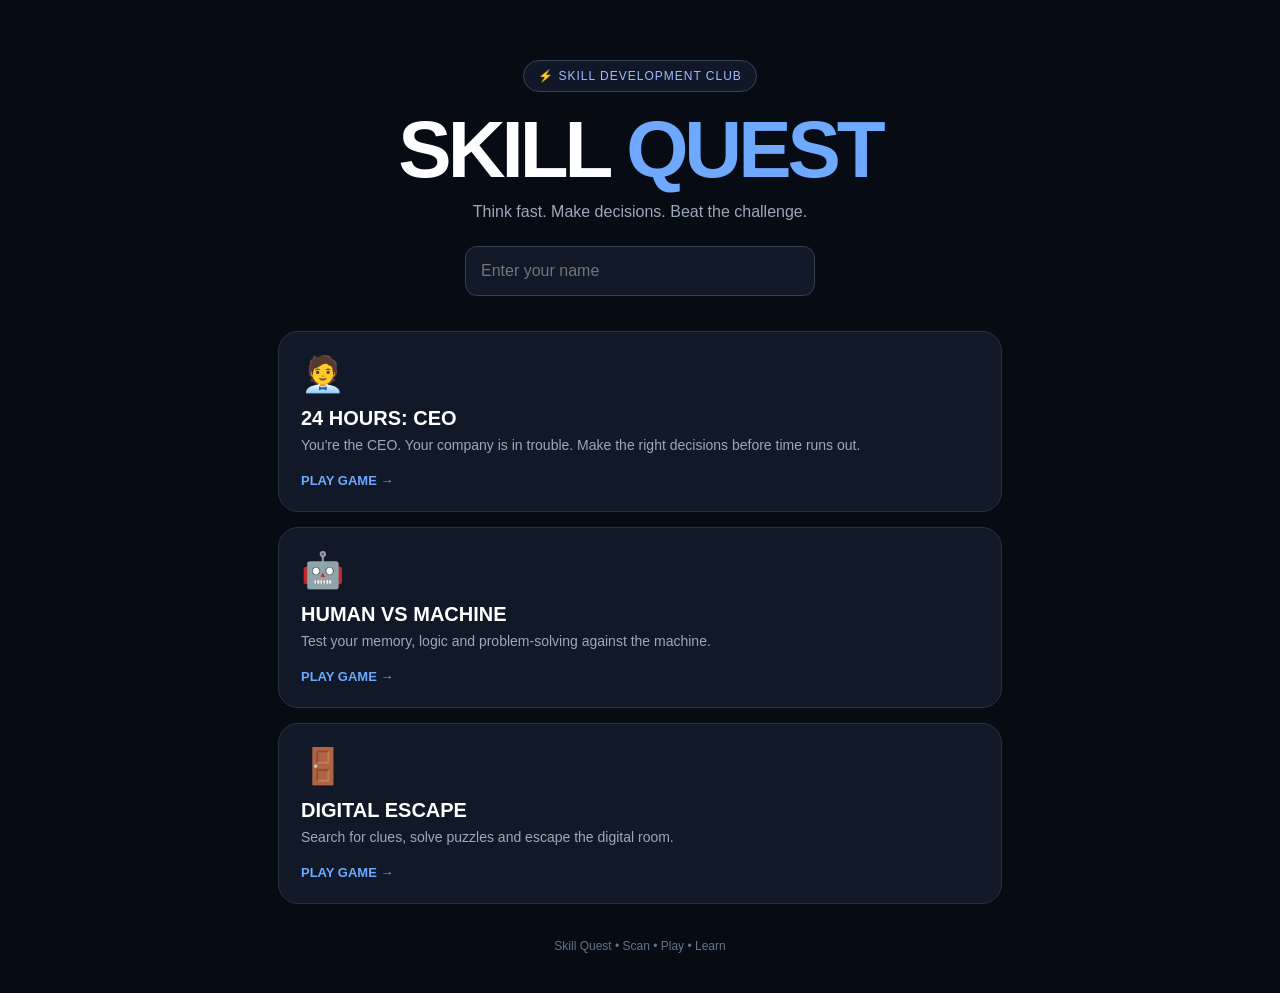
==== index.html @ 676a066d "index.html" ====
<!DOCTYPE html>
<html lang="en">
<head>
<meta charset="UTF-8">
<meta name="viewport" content="width=device-width, initial-scale=1.0">

<title>Skill Quest</title>

<style>

/* =========================
   GLOBAL
========================= */

* {
    box-sizing: border-box;
    margin: 0;
    padding: 0;
}

body {
    font-family: Arial, Helvetica, sans-serif;
    background: #070b13;
    color: #ffffff;
    min-height: 100vh;
}

button,
input {
    font: inherit;
}

button {
    cursor: pointer;
}


/* =========================
   APP
========================= */

.app {
    width: 100%;
    max-width: 760px;
    margin: auto;
    padding: 25px 18px 40px;
}


/* =========================
   HOME
========================= */

.hero {
    text-align: center;
    padding: 35px 10px;
}

.badge {
    display: inline-block;
    border: 1px solid #334155;
    background: #101827;
    padding: 8px 14px;
    border-radius: 30px;
    font-size: 12px;
    letter-spacing: 1px;
    color: #9fb9ff;
}

.hero h1 {
    font-size: clamp(45px, 12vw, 80px);
    margin-top: 20px;
    line-height: 0.95;
    letter-spacing: -4px;
}

.hero h1 span {
    color: #6ea8ff;
}

.hero p {
    color: #9ca8bb;
    margin-top: 15px;
    margin-bottom: 25px;
}

.name-input {
    width: min(350px, 100%);
    padding: 15px;
    border-radius: 12px;
    border: 1px solid #334155;
    background: #111827;
    color: white;
    outline: none;
}

.name-input:focus {
    border-color: #6ea8ff;
}


/* =========================
   GAME CARDS
========================= */

.games {
    display: grid;
    gap: 15px;
}

.game-card {
    width: 100%;
    text-align: left;
    padding: 22px;
    border-radius: 20px;
    border: 1px solid #263244;
    background: #111827;
    color: white;
    transition: 0.2s;
}

.game-card:hover {
    transform: translateY(-3px);
    border-color: #6ea8ff;
}

.game-icon {
    font-size: 35px;
    margin-bottom: 12px;
}

.game-card h2 {
    font-size: 20px;
    margin-bottom: 7px;
}

.game-card p {
    color: #9ca8bb;
    font-size: 14px;
    margin-bottom: 18px;
}

.play {
    color: #6ea8ff;
    font-weight: bold;
    font-size: 13px;
}


/* =========================
   GAME SCREEN
========================= */

.game-screen {
    display: none;
}

.game-header {
    display: flex;
    justify-content: space-between;
    align-items: center;
    gap: 10px;
    margin-bottom: 25px;
}

.game-title {
    font-size: 20px;
}

.timer {
    background: #151e2e;
    border: 1px solid #334155;
    padding: 8px 12px;
    border-radius: 10px;
    font-weight: bold;
}


/* =========================
   QUESTION
========================= */

.question-box {
    background: #111827;
    border: 1px solid #263244;
    padding: 22px;
    border-radius: 18px;
    margin-bottom: 15px;
}

.question-box h2 {
    font-size: 22px;
    line-height: 1.3;
}

.question-box p {
    color: #aeb9ca;
    margin-top: 10px;
    line-height: 1.5;
}


/* =========================
   OPTIONS
========================= */

.options {
    display: grid;
    gap: 10px;
}

.option {
    width: 100%;
    text-align: left;
    padding: 15px;
    border-radius: 13px;
    background: #141d2c;
    border: 1px solid #334155;
    color: white;
    transition: 0.15s;
}

.option:hover {
    border-color: #6ea8ff;
}

.option.correct {
    border-color: #54d38a;
}

.option.wrong {
    border-color: #ff6b6b;
}


/* =========================
   BUTTONS
========================= */

.primary-btn {
    width: 100%;
    margin-top: 15px;
    padding: 15px;
    border: none;
    border-radius: 13px;
    background: #6ea8ff;
    color: #07101e;
    font-weight: bold;
}

.secondary-btn {
    margin-top: 15px;
    width: 100%;
    padding: 14px;
    border-radius: 13px;
    border: 1px solid #334155;
    background: transparent;
    color: white;
}


/* =========================
   RESULT
========================= */

.result {
    display: none;
    text-align: center;
    background: #111827;
    border: 1px solid #263244;
    border-radius: 20px;
    padding: 30px 20px;
}

.result-icon {
    font-size: 60px;
    margin-bottom: 15px;
}

.result h1 {
    margin-bottom: 10px;
}

.score {
    font-size: 55px;
    font-weight: bold;
    color: #6ea8ff;
    margin: 20px 0;
}

.result p {
    color: #aeb9ca;
    line-height: 1.5;
}


/* =========================
   STATS
========================= */

.stats {
    display: grid;
    grid-template-columns: 1fr 1fr;
    gap: 10px;
    margin-top: 20px;
}

.stat {
    background: #151e2e;
    border: 1px solid #263244;
    padding: 15px;
    border-radius: 12px;
}

.stat small {
    color: #8d9ab0;
}

.stat strong {
    display: block;
    font-size: 20px;
    margin-top: 5px;
}


/* =========================
   ESCAPE ROOM
========================= */

.escape-room {
    display: grid;
    grid-template-columns: repeat(2, 1fr);
    gap: 12px;
    margin-top: 20px;
}

.room-item {
    padding: 25px 10px;
    border-radius: 15px;
    border: 1px solid #334155;
    background: #141d2c;
    text-align: center;
}

.room-item div {
    font-size: 35px;
    margin-bottom: 8px;
}

.room-item span {
    font-size: 13px;
    color: #aeb9ca;
}


/* =========================
   CLUE
========================= */

.clue {
    background: #0c1320;
    border: 1px dashed #52627a;
    padding: 18px;
    border-radius: 13px;
    margin: 15px 0;
    line-height: 1.6;
}

.code {
    font-family: monospace;
    font-size: 18px;
    letter-spacing: 2px;
}


/* =========================
   FOOTER
========================= */

footer {
    text-align: center;
    margin-top: 35px;
    color: #64748b;
    font-size: 12px;
}


/* =========================
   MOBILE
========================= */

@media (max-width: 500px) {

    .app {
        padding: 15px 14px 30px;
    }

    .hero {
        padding-top: 25px;
    }

    .hero h1 {
        font-size: 55px;
    }

    .game-header {
        align-items: flex-start;
    }

    .question-box h2 {
        font-size: 19px;
    }
}

</style>
</head>


<body>

<main class="app">


<!-- =========================
     HOME
========================= -->

<section id="home">

    <div class="hero">

        <div class="badge">
            ⚡ SKILL DEVELOPMENT CLUB
        </div>

        <h1>
            SKILL <span>QUEST</span>
        </h1>

        <p>
            Think fast. Make decisions. Beat the challenge.
        </p>

        <input
            id="playerName"
            class="name-input"
            maxlength="20"
            placeholder="Enter your name"
        >

    </div>


    <div class="games">


        <!-- CEO -->

        <button
            class="game-card"
            onclick="startCEO()"
        >

            <div class="game-icon">
                🧑‍💼
            </div>

            <h2>
                24 HOURS: CEO
            </h2>

            <p>
                You're the CEO. Your company is in trouble.
                Make the right decisions before time runs out.
            </p>

            <span class="play">
                PLAY GAME →
            </span>

        </button>


        <!-- MACHINE -->

        <button
            class="game-card"
            onclick="startMachine()"
        >

            <div class="game-icon">
                🤖
            </div>

            <h2>
                HUMAN VS MACHINE
            </h2>

            <p>
                Test your memory, logic and problem-solving
                against the machine.
            </p>

            <span class="play">
                PLAY GAME →
            </span>

        </button>


        <!-- ESCAPE -->

        <button
            class="game-card"
            onclick="startEscape()"
        >

            <div class="game-icon">
                🚪
            </div>

            <h2>
                DIGITAL ESCAPE
            </h2>

            <p>
                Search for clues, solve puzzles and
                escape the digital room.
            </p>

            <span class="play">
                PLAY GAME →
            </span>

        </button>

    </div>

</section>


<!-- =========================
     GAME SCREEN
========================= -->

<section
    id="gameScreen"
    class="game-screen"
>

    <div class="game-header">

        <div
            id="gameTitle"
            class="game-title">
        </div>

        <div
            id="timer"
            class="timer">
        </div>

    </div>

    <div id="gameContent"></div>

</section>


<!-- =========================
     RESULT
========================= -->

<section
    id="result"
    class="result"
>

    <div class="result-icon">
        🏆
    </div>

    <h1 id="resultTitle">
        Challenge Complete!
    </h1>

    <div
        id="finalScore"
        class="score">
        0
    </div>

    <p id="resultMessage">
    </p>

    <div class="stats">

        <div class="stat">
            <small>PLAYER</small>
            <strong id="resultPlayer">
                -
            </strong>
        </div>

        <div class="stat">
            <small>SCORE</small>
            <strong id="resultScore">
                0
            </strong>
        </div>

    </div>

    <button
        class="primary-btn"
        onclick="playAgain()"
    >
        PLAY AGAIN
    </button>

    <button
        class="secondary-btn"
        onclick="goHome()"
    >
        BACK TO HOME
    </button>

</section>


<footer>
    Skill Quest • Scan • Play • Learn
</footer>

</main>


<script>

/* =====================================================
   GLOBAL VARIABLES
===================================================== */

let playerName = "Player";
let score = 0;
let currentGame = "";
let timerInterval = null;


/* =====================================================
   ELEMENTS
===================================================== */

const home = document.getElementById("home");

const gameScreen =
    document.getElementById("gameScreen");

const result =
    document.getElementById("result");

const gameTitle =
    document.getElementById("gameTitle");

const gameContent =
    document.getElementById("gameContent");

const timer =
    document.getElementById("timer");


/* =====================================================
   START GAME
===================================================== */

function prepareGame() {

    playerName =
        document.getElementById("playerName")
        .value
        .trim();

    if (playerName === "") {
        playerName = "Player";
    }

    home.style.display = "none";

    result.style.display = "none";

    gameScreen.style.display = "block";

    window.scrollTo(0, 0);
}


/* =====================================================
   TIMER
===================================================== */

function startTimer(seconds, callback) {

    clearInterval(timerInterval);

    let remaining = seconds;

    updateTimer(remaining);

    timerInterval = setInterval(() => {

        remaining--;

        updateTimer(remaining);

        if (remaining <= 0) {

            clearInterval(timerInterval);

            callback();

        }

    }, 1000);
}


function updateTimer(seconds) {

    const minutes =
        Math.floor(seconds / 60);

    const secs =
        seconds % 60;

    timer.textContent =
        String(minutes).padStart(2, "0")
        + ":"
        + String(secs).padStart(2, "0");
}


/* =====================================================
   SHOW RESULT
===================================================== */

function showResult(title, message) {

    clearInterval(timerInterval);

    gameScreen.style.display = "none";

    result.style.display = "block";

    document.getElementById("resultTitle")
        .textContent = title;

    document.getElementById("finalScore")
        .textContent = score;

    document.getElementById("resultMessage")
        .textContent = message;

    document.getElementById("resultPlayer")
        .textContent = playerName;

    document.getElementById("resultScore")
        .textContent = score;

    window.scrollTo(0, 0);
}


/* =====================================================
   GAME 1
   24 HOURS CEO
===================================================== */

const ceoQuestions = [

    {
        question:
        "09:00 — Your server crashes. 40% of users cannot access your app.",

        options: [
            "Move users to backup cloud (-₹30K)",
            "Wait and save money (-15 reputation)",
            "Shut down the service (-25 growth)"
        ],

        correct: 0
    },

    {
        question:
        "12:00 — Your best developer is exhausted before launch.",

        options: [
            "Give the team a break (-₹10K)",
            "Force overtime (-20 morale)",
            "Cancel an important feature (-15 growth)"
        ],

        correct: 0
    },

    {
        question:
        "17:00 — A competitor launches a similar product.",

        options: [
            "Launch your strongest feature (-₹25K)",
            "Spend heavily on advertising (-₹40K)",
            "Ignore them (-25 reputation)"
        ],

        correct: 0
    },

    {
        question:
        "21:00 — Your biggest customer asks for a discount.",

        options: [
            "Give 10% discount",
            "Refuse immediately",
            "Offer a longer contract with a smaller discount"
        ],

        correct: 2
    }

];


let ceoIndex = 0;


function startCEO() {

    prepareGame();

    currentGame = "ceo";

    score = 1000;

    ceoIndex = 0;

    gameTitle.textContent =
        "🧑‍💼 24 HOURS: CEO";

    renderCEO();

    startTimer(180, () => {

        showResult(
            "⏰ TIME'S UP",
            "The company needed faster decisions."
        );

    });

}


function renderCEO() {

    if (ceoIndex >= ceoQuestions.length) {

        showResult(
            "🚀 COMPANY SURVIVED!",
            "You made it through the crisis. Your leadership score shows how well you handled pressure."
        );

        return;
    }


    const q =
        ceoQuestions[ceoIndex];


    gameContent.innerHTML = `

        <div class="question-box">

            <h2>
                ${q.question}
            </h2>

            <p>
                Choose the decision you think is best.
            </p>

        </div>

        <div class="options">

            ${q.options.map((option, index) => `

                <button
                    class="option"
                    onclick="answerCEO(${index})"
                >
                    ${option}
                </button>

            `).join("")}

        </div>

    `;
}


function answerCEO(choice) {

    const q =
        ceoQuestions[ceoIndex];


    if (choice === q.correct) {

        score += 300;

    } else {

        score += 100;

    }

    ceoIndex++;

    renderCEO();
}


/* =====================================================
   GAME 2
   HUMAN VS MACHINE
===================================================== */

const machineQuestions = [

    {
        type: "PATTERN",

        question:
        "2, 4, 8, 16, ?",

        options: [
            "20",
            "24",
            "32",
            "36"
        ],

        correct: 2
    },


    {
        type: "LOGIC",

        question:
        "All Bloops are Razzies. All Razzies are Lazzies. Bloops are...",

        options: [
            "Lazzies",
            "Not Lazzies",
            "Neither",
            "Impossible to know"
        ],

        correct: 0
    },


    {
        type: "BINARY",

        question:
        "What is decimal 5 in binary?",

        options: [
            "100",
            "101",
            "110",
            "111"
        ],

        correct: 1
    },


    {
        type: "ALGORITHM",

        question:
        "Which is generally fastest for searching a sorted list?",

        options: [
            "Linear Search",
            "Binary Search",
            "Bubble Sort",
            "Random Search"
        ],

        correct: 1
    },


    {
        type: "OBSERVATION",

        question:
        "Which one is different?",

        options: [
            "AA8AA",
            "AA8AA",
            "AAOAA",
            "AA8AA"
        ],

        correct: 2
    }

];


let machineIndex = 0;


function startMachine() {

    prepareGame();

    currentGame = "machine";

    score = 0;

    machineIndex = 0;

    gameTitle.textContent =
        "🤖 HUMAN VS MACHINE";

    renderMachine();

    startTimer(120, () => {

        showResult(
            "🤖 TIME'S UP",
            "The machine had the advantage this time."
        );

    });

}


function renderMachine() {

    if (machineIndex >= machineQuestions.length) {

        const machineScore =
            500 + Math.floor(Math.random() * 300);

        if (score >= machineScore) {

            showResult(
                "🧠 YOU BEAT THE MACHINE!",
                `Your score was ${score}. The machine benchmark was ${machineScore}.`
            );

        } else {

            showResult(
                "🤖 MACHINE WINS!",
                `Your score was ${score}. The machine benchmark was ${machineScore}. Try again!`
            );

        }

        return;
    }


    const q =
        machineQuestions[machineIndex];


    gameContent.innerHTML = `

        <div class="badge">
            ${q.type}
        </div>

        <div class="question-box">

            <h2>
                ${q.question}
            </h2>

        </div>

        <div class="options">

            ${q.options.map((option, index) => `

                <button
                    class="option"
                    onclick="answerMachine(${index})"
                >
                    ${option}
                </button>

            `).join("")}

        </div>

    `;

}


function answerMachine(choice) {

    const q =
        machineQuestions[machineIndex];


    if (choice === q.correct) {

        score += 200;

    } else {

        score += 40;

    }

    machineIndex++;

    renderMachine();

}


/* =====================================================
   GAME 3
   DIGITAL ESCAPE
===================================================== */

const escapeChallenges = [

    {
        title: "📧 EMAIL",

        clue:
        "You find an email containing this sequence:<br><br><b>12 / 24 / 36 / ?</b>",

        question:
        "What number comes next?",

        answer:
        "48"
    },


    {
        title: "📁 FILE",

        clue:
        "A strange file contains:<br><br><span class='code'>01010011 01001001</span>",

        question:
        "Decode the binary message.",

        answer:
        "SI"
    },


    {
        title: "🔐 SAFE",

        clue:
        "The file gave you <b>SI</b>.<br><br>Add the first letter of <b>ESCAPE</b>.",

        question:
        "What is the three-letter key?",

        answer:
        "SIE"
    },


    {
        title: "🚪 EXIT",

        clue:
        "The final panel shows:<br><br><b>12 + 24 + 36</b>",

        question:
        "Enter the final number to escape.",

        answer:
        "72"
    }

];


let escapeIndex = 0;


function startEscape() {

    prepareGame();

    currentGame = "escape";

    score = 0;

    escapeIndex = 0;

    gameTitle.textContent =
        "🚪 DIGITAL ESCAPE";

    renderEscape();

    startTimer(300, () => {

        showResult(
            "⏰ SYSTEM LOCKED",
            "You ran out of time before finding the final key."
        );

    });

}


function renderEscape() {

    if (escapeIndex >= escapeChallenges.length) {

        showResult(
            "🔓 YOU ESCAPED!",
            "You found every clue and solved the digital escape room."
        );

        return;
    }


    const c =
        escapeChallenges[escapeIndex];


    gameContent.innerHTML = `

        <div class="question-box">

            <h2>
                ${c.title}
            </h2>

            <div class="clue">
                ${c.clue}
            </div>

            <p>
                ${c.question}
            </p>

        </div>


        <input
            id="escapeAnswer"
            class="name-input"
            style="width:100%"
            placeholder="Enter your answer"
        >


        <button
            class="primary-btn"
            onclick="submitEscape()"
        >
            UNLOCK →
        </button>

    `;

}


function submitEscape() {

    const input =
        document.getElementById("escapeAnswer");


    const answer =
        input.value.trim().toUpperCase();


    const correct =
        escapeChallenges[escapeIndex]
        .answer
        .toUpperCase();


    if (answer === correct) {

        score += 500;

        escapeIndex++;

        renderEscape();

    } else {

        input.value = "";

        input.placeholder =
            "Incorrect — try again";

    }

}


/* =====================================================
   NAVIGATION
===================================================== */

function goHome() {

    clearInterval(timerInterval);

    result.style.display = "none";

    gameScreen.style.display = "none";

    home.style.display = "block";

    window.scrollTo(0, 0);
}


function playAgain() {

    if (currentGame === "ceo") {

        startCEO();

    }

    else if (currentGame === "machine") {

        startMachine();

    }

    else if (currentGame === "escape") {

        startEscape();

    }

}

</script>

</body>
</html>
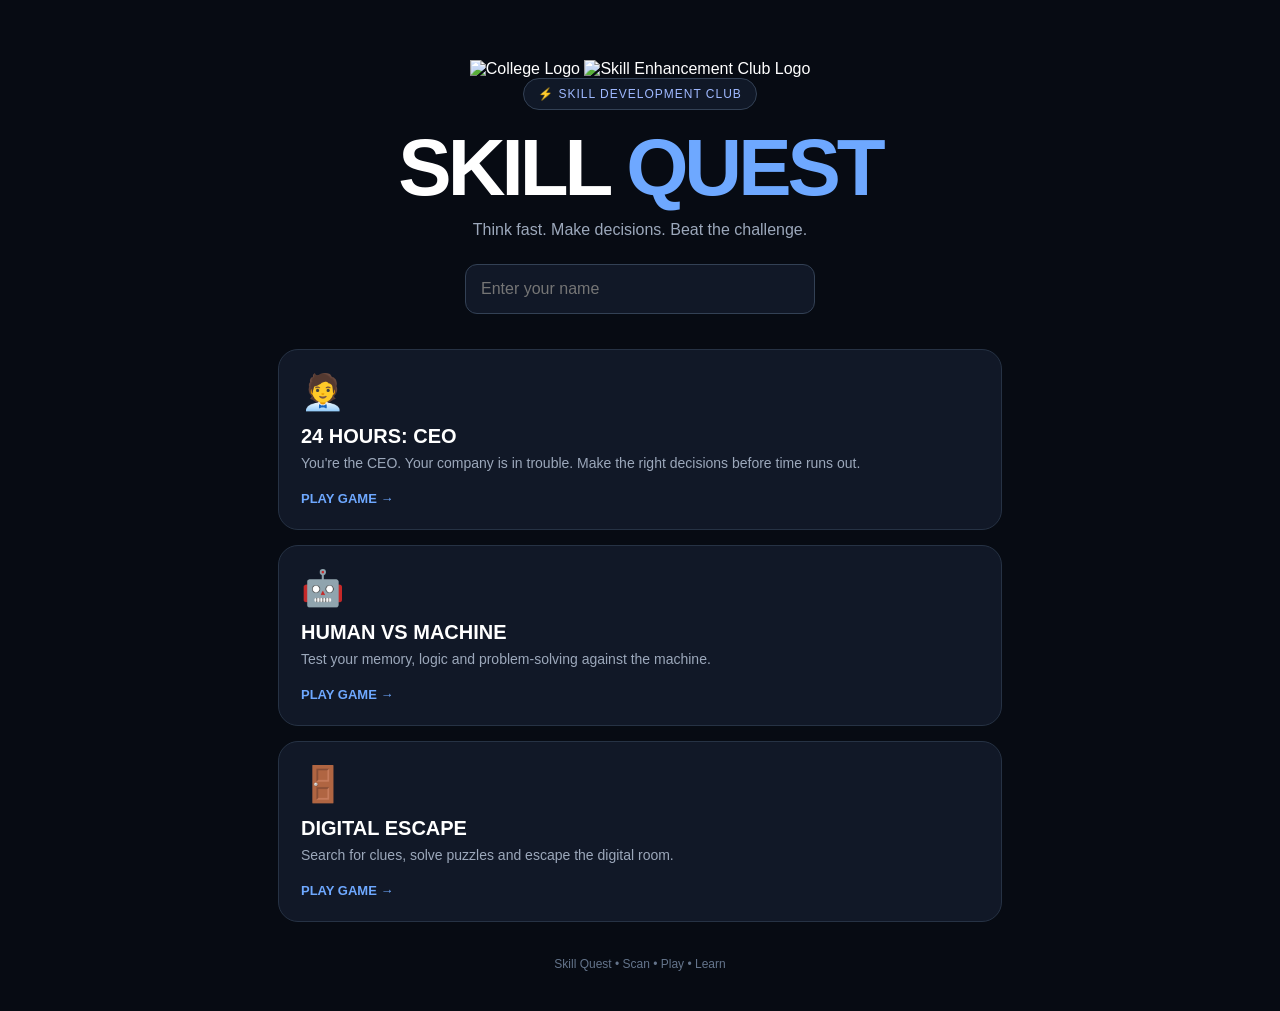
==== commit ac6e2221: "index.html" ====
--- a/index.html
+++ b/index.html
@@ -429,6 +429,12 @@
 
     <div class="hero">
 
+       <div class="logos">
+    <img src="images/college-logo.png" alt="College Logo">
+    <img src="images/club-logo.png" alt="Skill Enhancement Club Logo">
+         </div>
+
+
         <div class="badge">
             ⚡ SKILL DEVELOPMENT CLUB
         </div>
@@ -620,11 +626,24 @@
 
     <button
         class="secondary-btn"
+        onclick="loadLeaderboard()"
+    >
+        🏆 VIEW LEADERBOARD
+    </button>
+
+    <button
+        class="secondary-btn"
         onclick="goHome()"
     >
         BACK TO HOME
     </button>
 
+    <div id="leaderboard" style="display:none;margin-top:20px;background:#111827;
+         border:1px solid #263244;border-radius:20px;padding:22px 18px;text-align:left;">
+        <h2 style="margin-bottom:14px;">🏆 LIVE LEADERBOARD</h2>
+        <div id="leaderboardList" style="color:#aeb9ca;">Loading...</div>
+    </div>
+
 </section>
 
 
@@ -635,745 +654,402 @@
 </main>
 
 
+
+<script src="https://cdn.jsdelivr.net/npm/@supabase/supabase-js@2"></script>
 <script>
-
-/* =====================================================
-   GLOBAL VARIABLES
-===================================================== */
+const SUPABASE_URL = "https://jgqrdtopziyqhalgxdxt.supabase.co";
+const SUPABASE_KEY = "sb_publishable_YrwPIA2BAO7jUbE-STkkjg_XJ1cfrUa";
+const { createClient } = supabase;
+const db = createClient(SUPABASE_URL, SUPABASE_KEY);
 
 let playerName = "Player";
+let playerId = null;
+let attemptId = null;
 let score = 0;
 let currentGame = "";
 let timerInterval = null;
-
-
-/* =====================================================
-   ELEMENTS
-===================================================== */
+let gameStartTime = null;
+let currentQuestions = [];
+let currentIndex = 0;
+let escapeChallenges = [];
+let escapeIndex = 0;
 
 const home = document.getElementById("home");
-
-const gameScreen =
-    document.getElementById("gameScreen");
-
-const result =
-    document.getElementById("result");
-
-const gameTitle =
-    document.getElementById("gameTitle");
-
-const gameContent =
-    document.getElementById("gameContent");
-
-const timer =
-    document.getElementById("timer");
-
-
-/* =====================================================
-   START GAME
-===================================================== */
-
-function prepareGame() {
-
-    playerName =
-        document.getElementById("playerName")
-        .value
-        .trim();
-
-    if (playerName === "") {
-        playerName = "Player";
-    }
-
+const gameScreen = document.getElementById("gameScreen");
+const result = document.getElementById("result");
+const gameTitle = document.getElementById("gameTitle");
+const gameContent = document.getElementById("gameContent");
+const timer = document.getElementById("timer");
+
+function shuffle(array) {
+    const a = [...array];
+    for (let i = a.length - 1; i > 0; i--) {
+        const j = Math.floor(Math.random() * (i + 1));
+        [a[i], a[j]] = [a[j], a[i]];
+    }
+    return a;
+}
+
+function escapeHTML(value) {
+    return String(value ?? "")
+        .replace(/&/g, "&amp;").replace(/</g, "&lt;")
+        .replace(/>/g, "&gt;").replace(/"/g, "&quot;")
+        .replace(/'/g, "&#039;");
+}
+
+function getPlayerName() {
+    playerName = document.getElementById("playerName").value.trim() || "Player";
+    playerName = playerName.substring(0, 20);
+}
+
+async function createPlayer() {
+    const { data, error } = await db.from("players")
+        .insert({ name: playerName })
+        .select("id").single();
+    if (error) throw new Error("Could not register player.");
+    playerId = data.id;
+}
+
+async function createAttempt(game, totalQuestions) {
+    const { data, error } = await db.from("attempts")
+        .insert({
+            player_id: playerId,
+            game,
+            score: 0,
+            total_questions: totalQuestions,
+            time_taken: 0
+        })
+        .select("id").single();
+    if (error) throw new Error("Could not start game.");
+    attemptId = data.id;
+}
+
+async function loadRandomQuestions(game, amount) {
+    const { data, error } = await db.from("questions")
+        .select("id, game, question, option_a, option_b, option_c, option_d, correct_answer")
+        .eq("game", game);
+
+    if (error) throw new Error("Could not load questions.");
+    if (!data || data.length < amount)
+        throw new Error(`Not enough ${game} questions in the database.`);
+
+    return shuffle(data).slice(0, amount).map(q => ({
+        id: q.id,
+        question: q.question,
+        options: shuffle([q.option_a, q.option_b, q.option_c, q.option_d]
+            .filter(v => v !== null && v !== undefined)),
+        correct: q.correct_answer
+    }));
+}
+
+async function saveAssignedQuestions() {
+    if (!attemptId || !currentQuestions.length) return;
+    const rows = currentQuestions.map((q, i) => ({
+        attempt_id: attemptId,
+        question_id: q.id,
+        question_order: i + 1
+    }));
+    const { error } = await db.from("attempt_questions").insert(rows);
+    if (error) console.error("Assignment save:", error);
+}
+
+async function saveAttempt(finalScore) {
+    if (!attemptId) return;
+    const elapsed = gameStartTime
+        ? Math.floor((Date.now() - gameStartTime) / 1000) : 0;
+    const { error } = await db.from("attempts").update({
+        score: finalScore,
+        time_taken: elapsed
+    }).eq("id", attemptId);
+    if (error) console.error("Score save:", error);
+}
+
+async function prepareGame(gameName) {
+    getPlayerName();
     home.style.display = "none";
-
     result.style.display = "none";
-
     gameScreen.style.display = "block";
 
+    currentGame = gameName;
+    score = 0;
+    currentIndex = 0;
+    playerId = null;
+    attemptId = null;
+    currentQuestions = [];
+    gameStartTime = Date.now();
+
+    gameContent.innerHTML = `
+        <div class="question-box">
+            <h2>☁️ Preparing your challenge...</h2>
+            <p>Connecting to Skill Quest.</p>
+        </div>`;
+
+    try {
+        await createPlayer();
+        const dbGame = gameName === "ceo" ? "CEO" : "MACHINE";
+        currentQuestions = await loadRandomQuestions(dbGame, 7);
+        await createAttempt(gameName, currentQuestions.length);
+        await saveAssignedQuestions();
+        return true;
+    } catch (e) {
+        console.error(e);
+        gameScreen.style.display = "none";
+        home.style.display = "block";
+        alert(e.message || "Something went wrong. Please try again.");
+        return false;
+    }
+}
+
+function startTimer(seconds, callback) {
+    clearInterval(timerInterval);
+    let remaining = seconds;
+    updateTimer(remaining);
+    timerInterval = setInterval(() => {
+        remaining--;
+        updateTimer(remaining);
+        if (remaining <= 0) {
+            clearInterval(timerInterval);
+            callback();
+        }
+    }, 1000);
+}
+
+function updateTimer(seconds) {
+    timer.textContent =
+        String(Math.floor(seconds / 60)).padStart(2, "0") + ":" +
+        String(seconds % 60).padStart(2, "0");
+}
+
+async function showResult(title, message) {
+    clearInterval(timerInterval);
+    await saveAttempt(score);
+    gameScreen.style.display = "none";
+    result.style.display = "block";
+    document.getElementById("resultTitle").textContent = title;
+    document.getElementById("finalScore").textContent = score;
+    document.getElementById("resultMessage").textContent = message;
+    document.getElementById("resultPlayer").textContent = playerName;
+    document.getElementById("resultScore").textContent = score;
+    document.getElementById("leaderboard").style.display = "none";
     window.scrollTo(0, 0);
 }
 
-
-/* =====================================================
-   TIMER
-===================================================== */
-
-function startTimer(seconds, callback) {
-
+/* CEO */
+async function startCEO() {
+    if (!await prepareGame("ceo")) return;
+    gameTitle.textContent = "🧑‍💼 24 HOURS: CEO";
+    renderCEO();
+    startTimer(180, () => showResult("⏰ TIME'S UP",
+        "The company needed faster decisions."));
+}
+
+function renderCEO() {
+    if (currentIndex >= currentQuestions.length) {
+        showResult("🚀 COMPANY SURVIVED!",
+            "You made it through the crisis. Your leadership score shows how well you handled pressure.");
+        return;
+    }
+    const q = currentQuestions[currentIndex];
+    gameContent.innerHTML = `
+        <div class="badge">DECISION ${currentIndex + 1} / ${currentQuestions.length}</div>
+        <div class="question-box">
+            <h2>${escapeHTML(q.question)}</h2>
+            <p>Choose the decision you think is best.</p>
+        </div>
+        <div class="options">
+            ${q.options.map((o,i) => `
+                <button class="option" onclick="answerCEO(${i})">${escapeHTML(o)}</button>
+            `).join("")}
+        </div>`;
+}
+
+function answerCEO(choice) {
+    const q = currentQuestions[currentIndex];
+    score += q.options[choice] === q.correct ? 300 : 100;
+    currentIndex++;
+    renderCEO();
+}
+
+/* HUMAN VS MACHINE */
+async function startMachine() {
+    if (!await prepareGame("machine")) return;
+    gameTitle.textContent = "🤖 HUMAN VS MACHINE";
+    renderMachine();
+    startTimer(120, () => showResult("🤖 TIME'S UP",
+        "The machine had the advantage this time."));
+}
+
+function renderMachine() {
+    if (currentIndex >= currentQuestions.length) {
+        const machineScore = 700;
+        if (score >= machineScore) {
+            showResult("🧠 YOU BEAT THE MACHINE!",
+                `Your score was ${score}. The machine benchmark was ${machineScore}.`);
+        } else {
+            showResult("🤖 MACHINE WINS!",
+                `Your score was ${score}. The machine benchmark was ${machineScore}. Try again!`);
+        }
+        return;
+    }
+    const q = currentQuestions[currentIndex];
+    gameContent.innerHTML = `
+        <div class="badge">CHALLENGE ${currentIndex + 1} / ${currentQuestions.length}</div>
+        <div class="question-box"><h2>${escapeHTML(q.question)}</h2></div>
+        <div class="options">
+            ${q.options.map((o,i) => `
+                <button class="option" onclick="answerMachine(${i})">${escapeHTML(o)}</button>
+            `).join("")}
+        </div>`;
+}
+
+function answerMachine(choice) {
+    const q = currentQuestions[currentIndex];
+    if (q.options[choice] === q.correct) score += 100;
+    currentIndex++;
+    renderMachine();
+}
+
+/* DIGITAL ESCAPE */
+function generateEscapeChallenges() {
+    const a = Math.floor(Math.random() * 20) + 10;
+    const b = Math.floor(Math.random() * 20) + 20;
+    const n = Math.floor(Math.random() * 8) + 4;
+    const binary = n.toString(2);
+
+    return [
+        {
+            title:"📧 EMAIL",
+            clue:`You find an email containing:<br><br><b>${a} / ${a*2} / ${a*3} / ?</b>`,
+            question:"What number comes next?", answer:String(a*4)
+        },
+        {
+            title:"📁 FILE",
+            clue:`A strange file contains:<br><br><span class="code">${binary}</span>`,
+            question:"Convert the binary number to decimal.", answer:String(n)
+        },
+        {
+            title:"🔐 SAFE",
+            clue:`The system gives you <b>${n}</b>.<br><br>Add ${b}.`,
+            question:"What is the key?", answer:String(n+b)
+        },
+        {
+            title:"🚪 EXIT",
+            clue:`The final panel shows:<br><br><b>${a} + ${b} + ${n}</b>`,
+            question:"Enter the final number to escape.", answer:String(a+b+n)
+        }
+    ];
+}
+
+async function startEscape() {
+    getPlayerName();
+    home.style.display = "none";
+    result.style.display = "none";
+    gameScreen.style.display = "block";
+    currentGame = "escape";
+    score = 0;
+    escapeIndex = 0;
+    attemptId = null;
+    playerId = null;
+    gameStartTime = Date.now();
+    gameTitle.textContent = "🚪 DIGITAL ESCAPE";
+    escapeChallenges = generateEscapeChallenges();
+
+    try {
+        await createPlayer();
+        await createAttempt("escape", escapeChallenges.length);
+    } catch(e) {
+        gameScreen.style.display = "none";
+        home.style.display = "block";
+        alert(e.message || "Could not start the escape game.");
+        return;
+    }
+
+    renderEscape();
+    startTimer(300, () => showResult("⏰ SYSTEM LOCKED",
+        "You ran out of time before finding the final key."));
+}
+
+function renderEscape() {
+    if (escapeIndex >= escapeChallenges.length) {
+        showResult("🔓 YOU ESCAPED!",
+            "You found every clue and solved the digital escape room.");
+        return;
+    }
+    const c = escapeChallenges[escapeIndex];
+    gameContent.innerHTML = `
+        <div class="question-box">
+            <h2>${c.title}</h2>
+            <div class="clue">${c.clue}</div>
+            <p>${c.question}</p>
+        </div>
+        <input id="escapeAnswer" class="name-input" style="width:100%"
+            placeholder="Enter your answer" autocomplete="off">
+        <button class="primary-btn" onclick="submitEscape()">UNLOCK →</button>`;
+}
+
+function submitEscape() {
+    const input = document.getElementById("escapeAnswer");
+    const answer = input.value.trim().toUpperCase();
+    const correct = escapeChallenges[escapeIndex].answer.toUpperCase();
+    if (answer === correct) {
+        score += 500;
+        escapeIndex++;
+        renderEscape();
+    } else {
+        input.value = "";
+        input.placeholder = "Incorrect — try again";
+    }
+}
+
+/* LEADERBOARD */
+async function loadLeaderboard() {
+    const box = document.getElementById("leaderboard");
+    const list = document.getElementById("leaderboardList");
+    box.style.display = "block";
+    list.innerHTML = "Loading...";
+
+    const { data, error } = await db.from("attempts")
+        .select("score, game, created_at, players(name)")
+        .order("score", { ascending: false })
+        .limit(20);
+
+    if (error) {
+        console.error(error);
+        list.innerHTML = "Could not load leaderboard.";
+        return;
+    }
+
+    if (!data?.length) {
+        list.innerHTML = "No scores yet. Be the first!";
+        return;
+    }
+
+    list.innerHTML = data.map((r,i) => `
+        <div style="display:flex;justify-content:space-between;gap:12px;
+                    padding:12px 0;border-bottom:1px solid #263244;">
+            <span><strong>#${i+1}</strong> ${escapeHTML(r.players?.name || "Player")}
+                <small style="color:#64748b">(${escapeHTML(r.game)})</small>
+            </span>
+            <strong>${r.score}</strong>
+        </div>`).join("");
+}
+
+function goHome() {
     clearInterval(timerInterval);
-
-    let remaining = seconds;
-
-    updateTimer(remaining);
-
-    timerInterval = setInterval(() => {
-
-        remaining--;
-
-        updateTimer(remaining);
-
-        if (remaining <= 0) {
-
-            clearInterval(timerInterval);
-
-            callback();
-
-        }
-
-    }, 1000);
-}
-
-
-function updateTimer(seconds) {
-
-    const minutes =
-        Math.floor(seconds / 60);
-
-    const secs =
-        seconds % 60;
-
-    timer.textContent =
-        String(minutes).padStart(2, "0")
-        + ":"
-        + String(secs).padStart(2, "0");
-}
-
-
-/* =====================================================
-   SHOW RESULT
-===================================================== */
-
-function showResult(title, message) {
-
-    clearInterval(timerInterval);
-
+    result.style.display = "none";
     gameScreen.style.display = "none";
-
-    result.style.display = "block";
-
-    document.getElementById("resultTitle")
-        .textContent = title;
-
-    document.getElementById("finalScore")
-        .textContent = score;
-
-    document.getElementById("resultMessage")
-        .textContent = message;
-
-    document.getElementById("resultPlayer")
-        .textContent = playerName;
-
-    document.getElementById("resultScore")
-        .textContent = score;
-
-    window.scrollTo(0, 0);
-}
-
-
-/* =====================================================
-   GAME 1
-   24 HOURS CEO
-===================================================== */
-
-const ceoQuestions = [
-
-    {
-        question:
-        "09:00 — Your server crashes. 40% of users cannot access your app.",
-
-        options: [
-            "Move users to backup cloud (-₹30K)",
-            "Wait and save money (-15 reputation)",
-            "Shut down the service (-25 growth)"
-        ],
-
-        correct: 0
-    },
-
-    {
-        question:
-        "12:00 — Your best developer is exhausted before launch.",
-
-        options: [
-            "Give the team a break (-₹10K)",
-            "Force overtime (-20 morale)",
-            "Cancel an important feature (-15 growth)"
-        ],
-
-        correct: 0
-    },
-
-    {
-        question:
-        "17:00 — A competitor launches a similar product.",
-
-        options: [
-            "Launch your strongest feature (-₹25K)",
-            "Spend heavily on advertising (-₹40K)",
-            "Ignore them (-25 reputation)"
-        ],
-
-        correct: 0
-    },
-
-    {
-        question:
-        "21:00 — Your biggest customer asks for a discount.",
-
-        options: [
-            "Give 10% discount",
-            "Refuse immediately",
-            "Offer a longer contract with a smaller discount"
-        ],
-
-        correct: 2
-    }
-
-];
-
-
-let ceoIndex = 0;
-
-
-function startCEO() {
-
-    prepareGame();
-
-    currentGame = "ceo";
-
-    score = 1000;
-
-    ceoIndex = 0;
-
-    gameTitle.textContent =
-        "🧑‍💼 24 HOURS: CEO";
-
-    renderCEO();
-
-    startTimer(180, () => {
-
-        showResult(
-            "⏰ TIME'S UP",
-            "The company needed faster decisions."
-        );
-
-    });
-
-}
-
-
-function renderCEO() {
-
-    if (ceoIndex >= ceoQuestions.length) {
-
-        showResult(
-            "🚀 COMPANY SURVIVED!",
-            "You made it through the crisis. Your leadership score shows how well you handled pressure."
-        );
-
-        return;
-    }
-
-
-    const q =
-        ceoQuestions[ceoIndex];
-
-
-    gameContent.innerHTML = `
-
-        <div class="question-box">
-
-            <h2>
-                ${q.question}
-            </h2>
-
-            <p>
-                Choose the decision you think is best.
-            </p>
-
-        </div>
-
-        <div class="options">
-
-            ${q.options.map((option, index) => `
-
-                <button
-                    class="option"
-                    onclick="answerCEO(${index})"
-                >
-                    ${option}
-                </button>
-
-            `).join("")}
-
-        </div>
-
-    `;
-}
-
-
-function answerCEO(choice) {
-
-    const q =
-        ceoQuestions[ceoIndex];
-
-
-    if (choice === q.correct) {
-
-        score += 300;
-
-    } else {
-
-        score += 100;
-
-    }
-
-    ceoIndex++;
-
-    renderCEO();
-}
-
-
-/* =====================================================
-   GAME 2
-   HUMAN VS MACHINE
-===================================================== */
-
-const machineQuestions = [
-
-    {
-        type: "PATTERN",
-
-        question:
-        "2, 4, 8, 16, ?",
-
-        options: [
-            "20",
-            "24",
-            "32",
-            "36"
-        ],
-
-        correct: 2
-    },
-
-
-    {
-        type: "LOGIC",
-
-        question:
-        "All Bloops are Razzies. All Razzies are Lazzies. Bloops are...",
-
-        options: [
-            "Lazzies",
-            "Not Lazzies",
-            "Neither",
-            "Impossible to know"
-        ],
-
-        correct: 0
-    },
-
-
-    {
-        type: "BINARY",
-
-        question:
-        "What is decimal 5 in binary?",
-
-        options: [
-            "100",
-            "101",
-            "110",
-            "111"
-        ],
-
-        correct: 1
-    },
-
-
-    {
-        type: "ALGORITHM",
-
-        question:
-        "Which is generally fastest for searching a sorted list?",
-
-        options: [
-            "Linear Search",
-            "Binary Search",
-            "Bubble Sort",
-            "Random Search"
-        ],
-
-        correct: 1
-    },
-
-
-    {
-        type: "OBSERVATION",
-
-        question:
-        "Which one is different?",
-
-        options: [
-            "AA8AA",
-            "AA8AA",
-            "AAOAA",
-            "AA8AA"
-        ],
-
-        correct: 2
-    }
-
-];
-
-
-let machineIndex = 0;
-
-
-function startMachine() {
-
-    prepareGame();
-
-    currentGame = "machine";
-
-    score = 0;
-
-    machineIndex = 0;
-
-    gameTitle.textContent =
-        "🤖 HUMAN VS MACHINE";
-
-    renderMachine();
-
-    startTimer(120, () => {
-
-        showResult(
-            "🤖 TIME'S UP",
-            "The machine had the advantage this time."
-        );
-
-    });
-
-}
-
-
-function renderMachine() {
-
-    if (machineIndex >= machineQuestions.length) {
-
-        const machineScore =
-            500 + Math.floor(Math.random() * 300);
-
-        if (score >= machineScore) {
-
-            showResult(
-                "🧠 YOU BEAT THE MACHINE!",
-                `Your score was ${score}. The machine benchmark was ${machineScore}.`
-            );
-
-        } else {
-
-            showResult(
-                "🤖 MACHINE WINS!",
-                `Your score was ${score}. The machine benchmark was ${machineScore}. Try again!`
-            );
-
-        }
-
-        return;
-    }
-
-
-    const q =
-        machineQuestions[machineIndex];
-
-
-    gameContent.innerHTML = `
-
-        <div class="badge">
-            ${q.type}
-        </div>
-
-        <div class="question-box">
-
-            <h2>
-                ${q.question}
-            </h2>
-
-        </div>
-
-        <div class="options">
-
-            ${q.options.map((option, index) => `
-
-                <button
-                    class="option"
-                    onclick="answerMachine(${index})"
-                >
-                    ${option}
-                </button>
-
-            `).join("")}
-
-        </div>
-
-    `;
-
-}
-
-
-function answerMachine(choice) {
-
-    const q =
-        machineQuestions[machineIndex];
-
-
-    if (choice === q.correct) {
-
-        score += 200;
-
-    } else {
-
-        score += 40;
-
-    }
-
-    machineIndex++;
-
-    renderMachine();
-
-}
-
-
-/* =====================================================
-   GAME 3
-   DIGITAL ESCAPE
-===================================================== */
-
-const escapeChallenges = [
-
-    {
-        title: "📧 EMAIL",
-
-        clue:
-        "You find an email containing this sequence:<br><br><b>12 / 24 / 36 / ?</b>",
-
-        question:
-        "What number comes next?",
-
-        answer:
-        "48"
-    },
-
-
-    {
-        title: "📁 FILE",
-
-        clue:
-        "A strange file contains:<br><br><span class='code'>01010011 01001001</span>",
-
-        question:
-        "Decode the binary message.",
-
-        answer:
-        "SI"
-    },
-
-
-    {
-        title: "🔐 SAFE",
-
-        clue:
-        "The file gave you <b>SI</b>.<br><br>Add the first letter of <b>ESCAPE</b>.",
-
-        question:
-        "What is the three-letter key?",
-
-        answer:
-        "SIE"
-    },
-
-
-    {
-        title: "🚪 EXIT",
-
-        clue:
-        "The final panel shows:<br><br><b>12 + 24 + 36</b>",
-
-        question:
-        "Enter the final number to escape.",
-
-        answer:
-        "72"
-    }
-
-];
-
-
-let escapeIndex = 0;
-
-
-function startEscape() {
-
-    prepareGame();
-
-    currentGame = "escape";
-
-    score = 0;
-
-    escapeIndex = 0;
-
-    gameTitle.textContent =
-        "🚪 DIGITAL ESCAPE";
-
-    renderEscape();
-
-    startTimer(300, () => {
-
-        showResult(
-            "⏰ SYSTEM LOCKED",
-            "You ran out of time before finding the final key."
-        );
-
-    });
-
-}
-
-
-function renderEscape() {
-
-    if (escapeIndex >= escapeChallenges.length) {
-
-        showResult(
-            "🔓 YOU ESCAPED!",
-            "You found every clue and solved the digital escape room."
-        );
-
-        return;
-    }
-
-
-    const c =
-        escapeChallenges[escapeIndex];
-
-
-    gameContent.innerHTML = `
-
-        <div class="question-box">
-
-            <h2>
-                ${c.title}
-            </h2>
-
-            <div class="clue">
-                ${c.clue}
-            </div>
-
-            <p>
-                ${c.question}
-            </p>
-
-        </div>
-
-
-        <input
-            id="escapeAnswer"
-            class="name-input"
-            style="width:100%"
-            placeholder="Enter your answer"
-        >
-
-
-        <button
-            class="primary-btn"
-            onclick="submitEscape()"
-        >
-            UNLOCK →
-        </button>
-
-    `;
-
-}
-
-
-function submitEscape() {
-
-    const input =
-        document.getElementById("escapeAnswer");
-
-
-    const answer =
-        input.value.trim().toUpperCase();
-
-
-    const correct =
-        escapeChallenges[escapeIndex]
-        .answer
-        .toUpperCase();
-
-
-    if (answer === correct) {
-
-        score += 500;
-
-        escapeIndex++;
-
-        renderEscape();
-
-    } else {
-
-        input.value = "";
-
-        input.placeholder =
-            "Incorrect — try again";
-
-    }
-
-}
-
-
-/* =====================================================
-   NAVIGATION
-===================================================== */
-
-function goHome() {
-
-    clearInterval(timerInterval);
-
-    result.style.display = "none";
-
-    gameScreen.style.display = "none";
-
     home.style.display = "block";
-
-    window.scrollTo(0, 0);
-}
-
+    document.getElementById("leaderboard").style.display = "none";
+    window.scrollTo(0,0);
+}
 
 function playAgain() {
-
-    if (currentGame === "ceo") {
-
-        startCEO();
-
-    }
-
-    else if (currentGame === "machine") {
-
-        startMachine();
-
-    }
-
-    else if (currentGame === "escape") {
-
-        startEscape();
-
-    }
-
-}
-
+    if (currentGame === "ceo") startCEO();
+    else if (currentGame === "machine") startMachine();
+    else if (currentGame === "escape") startEscape();
+}
 </script>
+
 
 </body>
 </html>
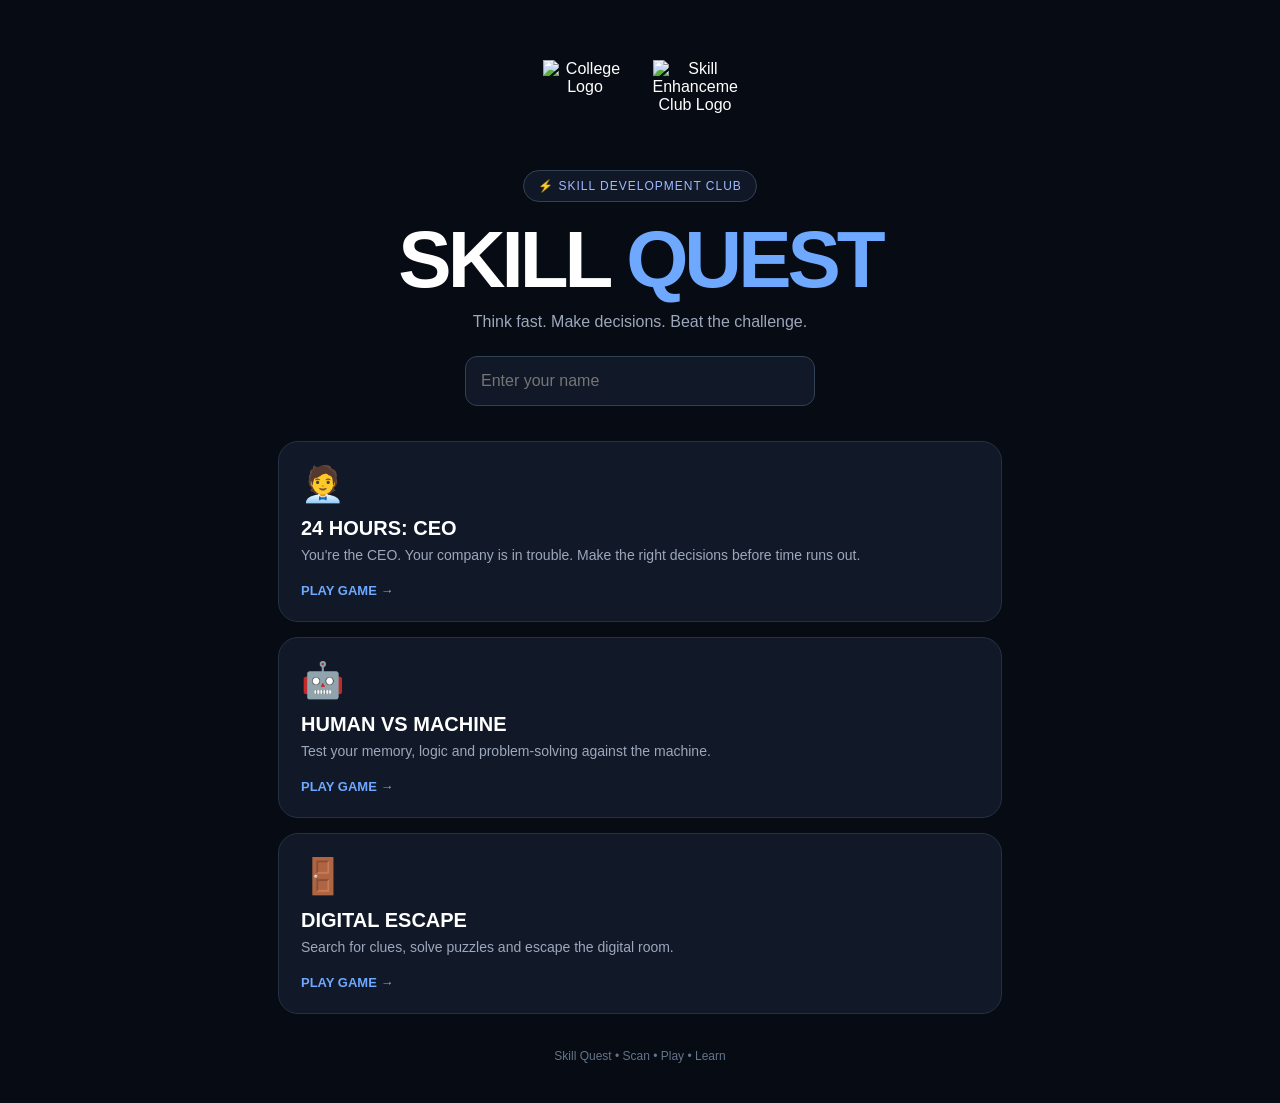
==== commit ce02ba54: "Update index.html" ====
--- a/index.html
+++ b/index.html
@@ -7,7 +7,30 @@
 <title>Skill Quest</title>
 
 <style>
-
+.logos {
+    display: flex;
+    justify-content: center;
+    align-items: center;
+    gap: 25px;
+    margin-bottom: 25px;
+}
+
+.logos img {
+    width: 85px;
+    height: 85px;
+    object-fit: contain;
+}
+
+@media (max-width: 500px) {
+    .logos img {
+        width: 70px;
+        height: 70px;
+    }
+
+    .logos {
+        gap: 18px;
+    }
+}
 /* =========================
    GLOBAL
 ========================= */
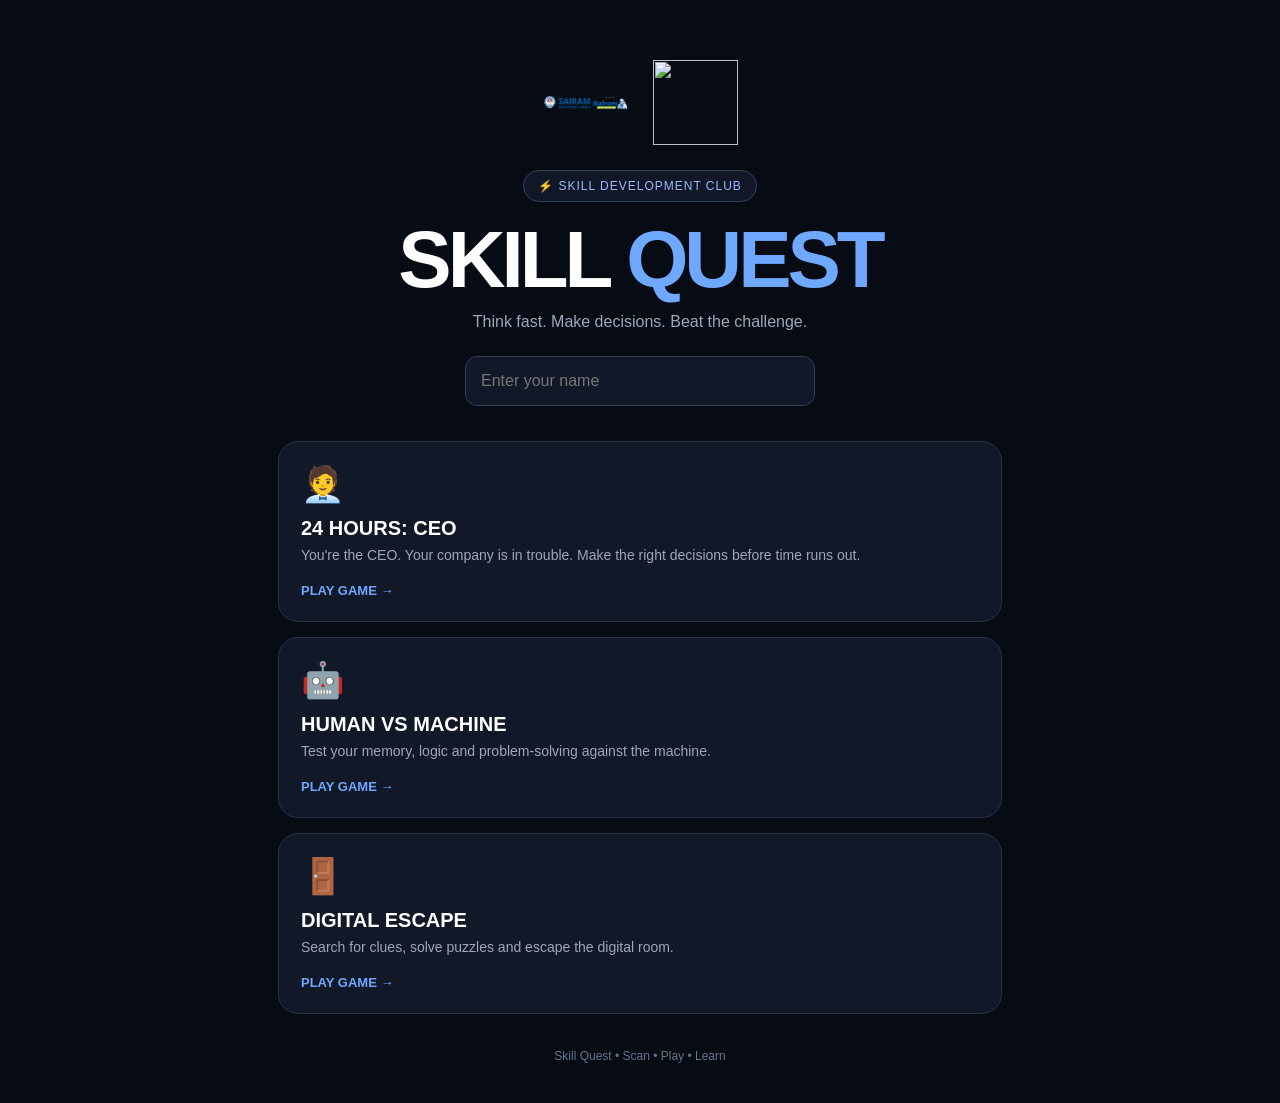
==== commit 56fa958a: "Update index.html" ====
--- a/index.html
+++ b/index.html
@@ -453,8 +453,8 @@
     <div class="hero">
 
        <div class="logos">
-    <img src="images/college-logo.png" alt="College Logo">
-    <img src="images/club-logo.png" alt="Skill Enhancement Club Logo">
+    <img src="college-logo.png" alt="">
+    <img src="club-logo.png" alt="">
          </div>
 
 
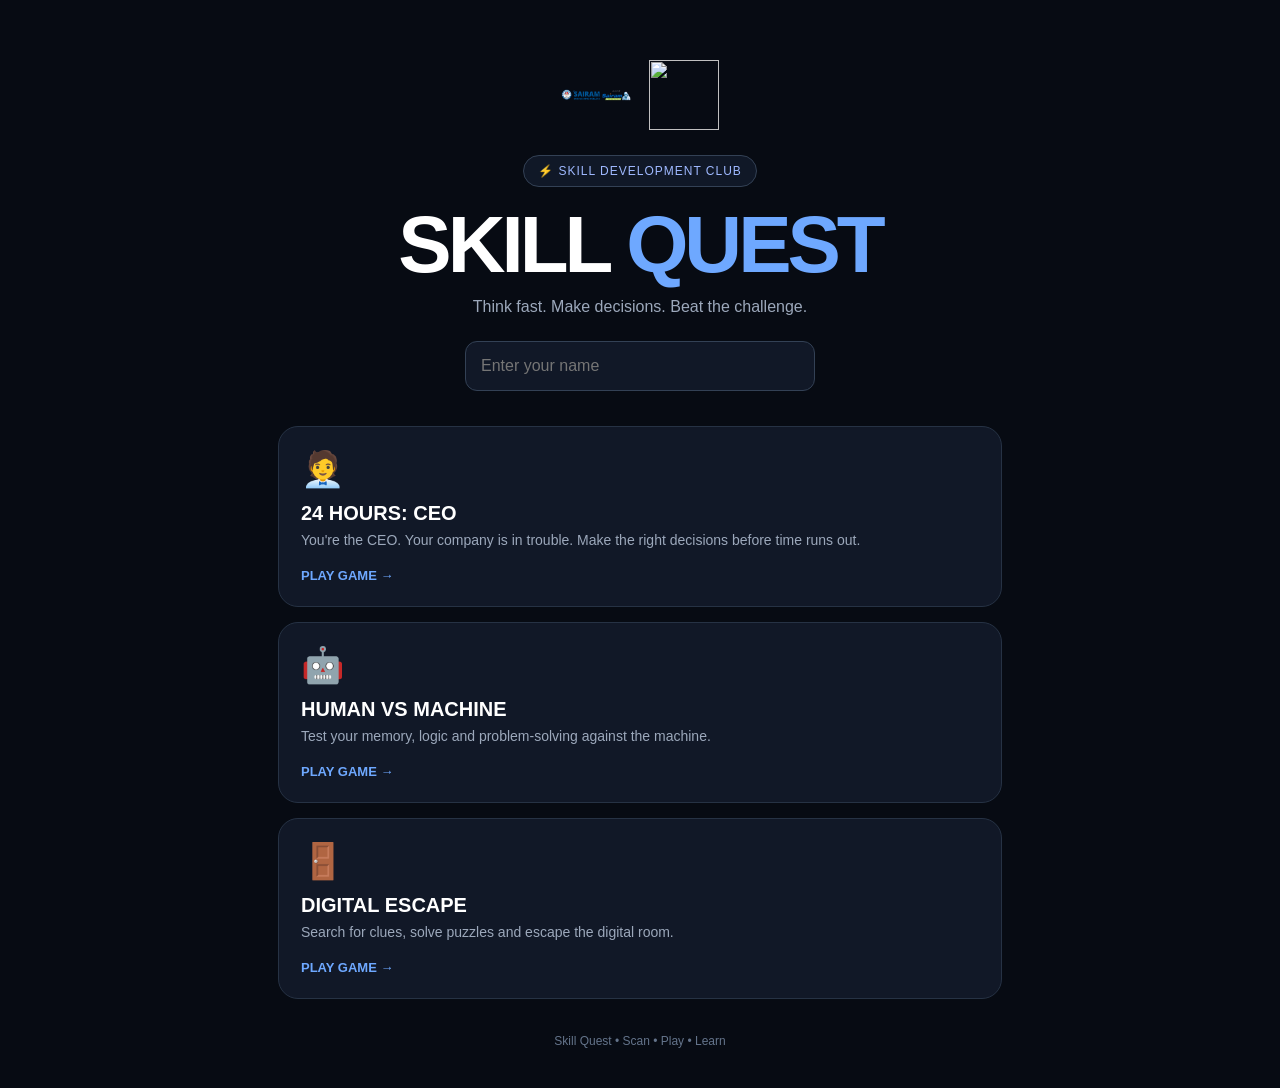
==== commit 5de42957: "Update index.html" ====
--- a/index.html
+++ b/index.html
@@ -16,12 +16,12 @@
 }
 
 .logos img {
-    width: 85px;
-    height: 85px;
+    width: 185px;
+    height: 185px;
     object-fit: contain;
 }
 
-@media (max-width: 500px) {
+@media (max-width: 1500px) {
     .logos img {
         width: 70px;
         height: 70px;
